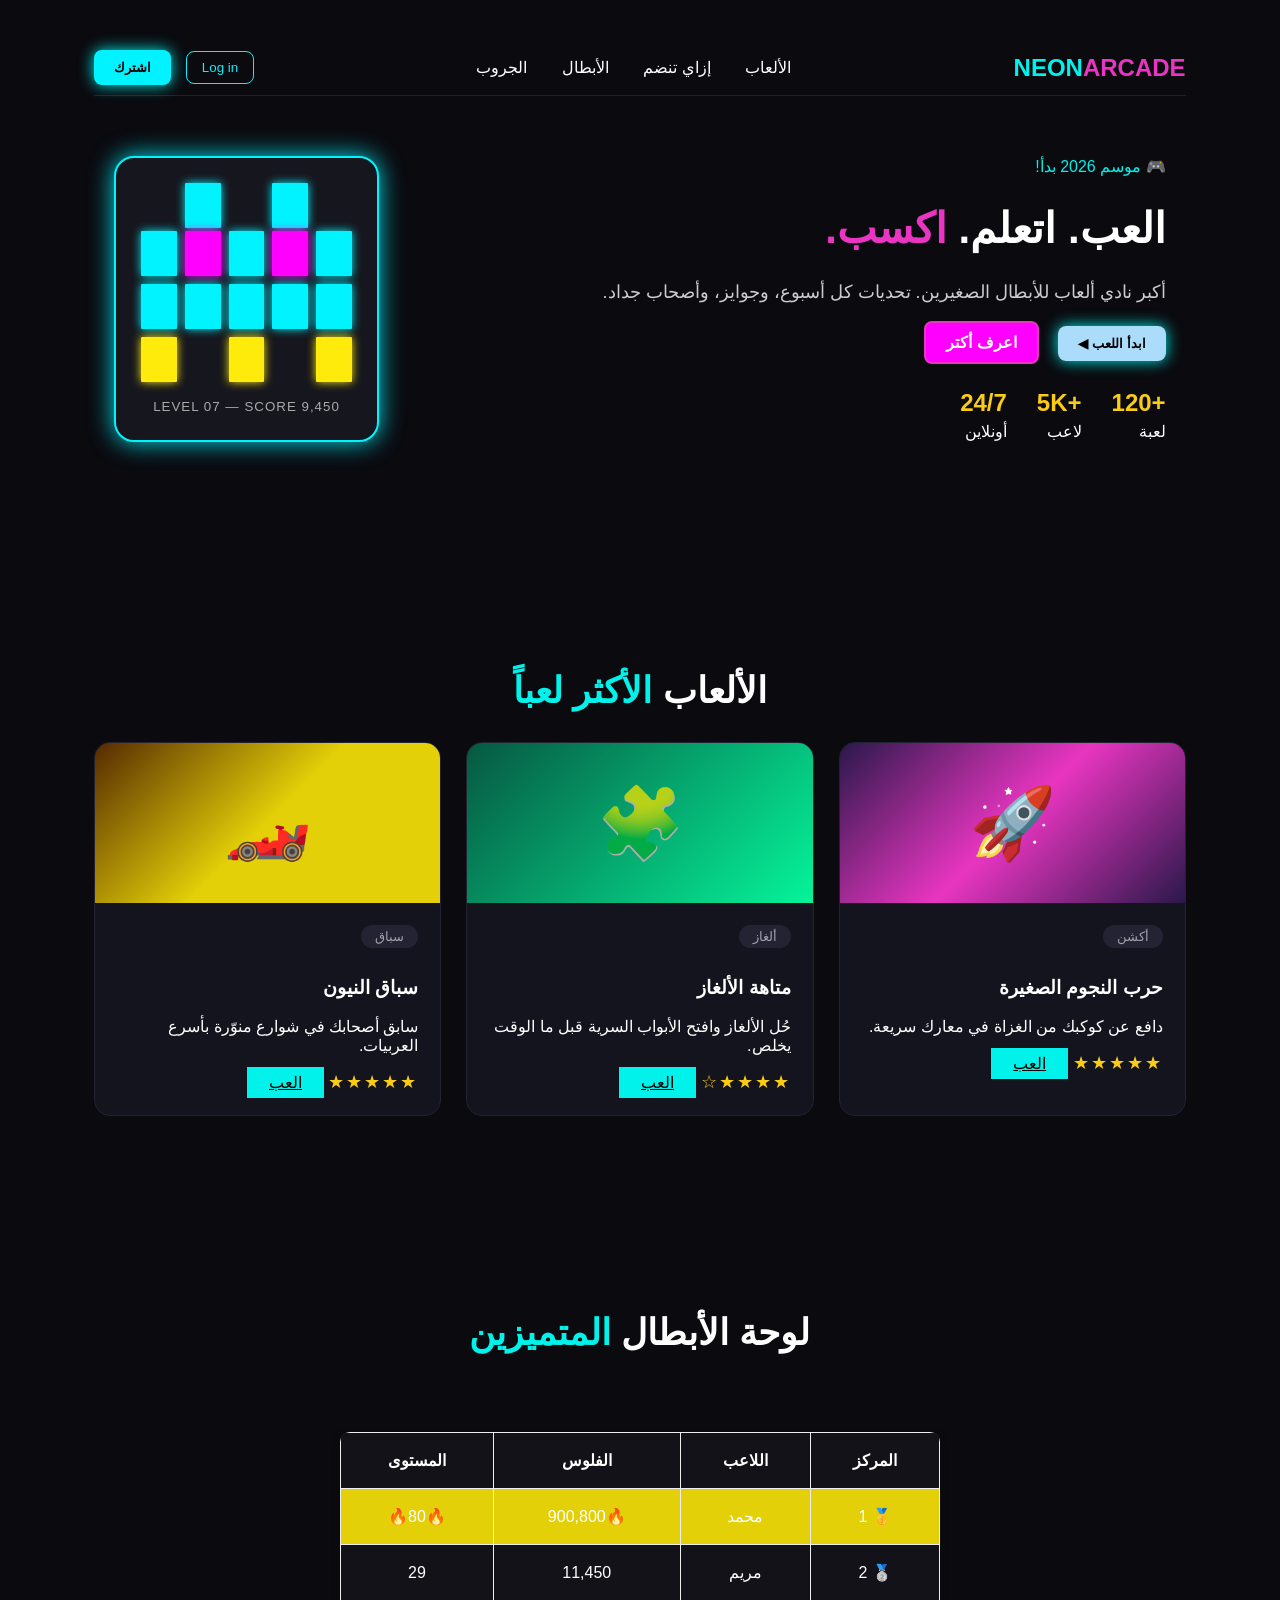
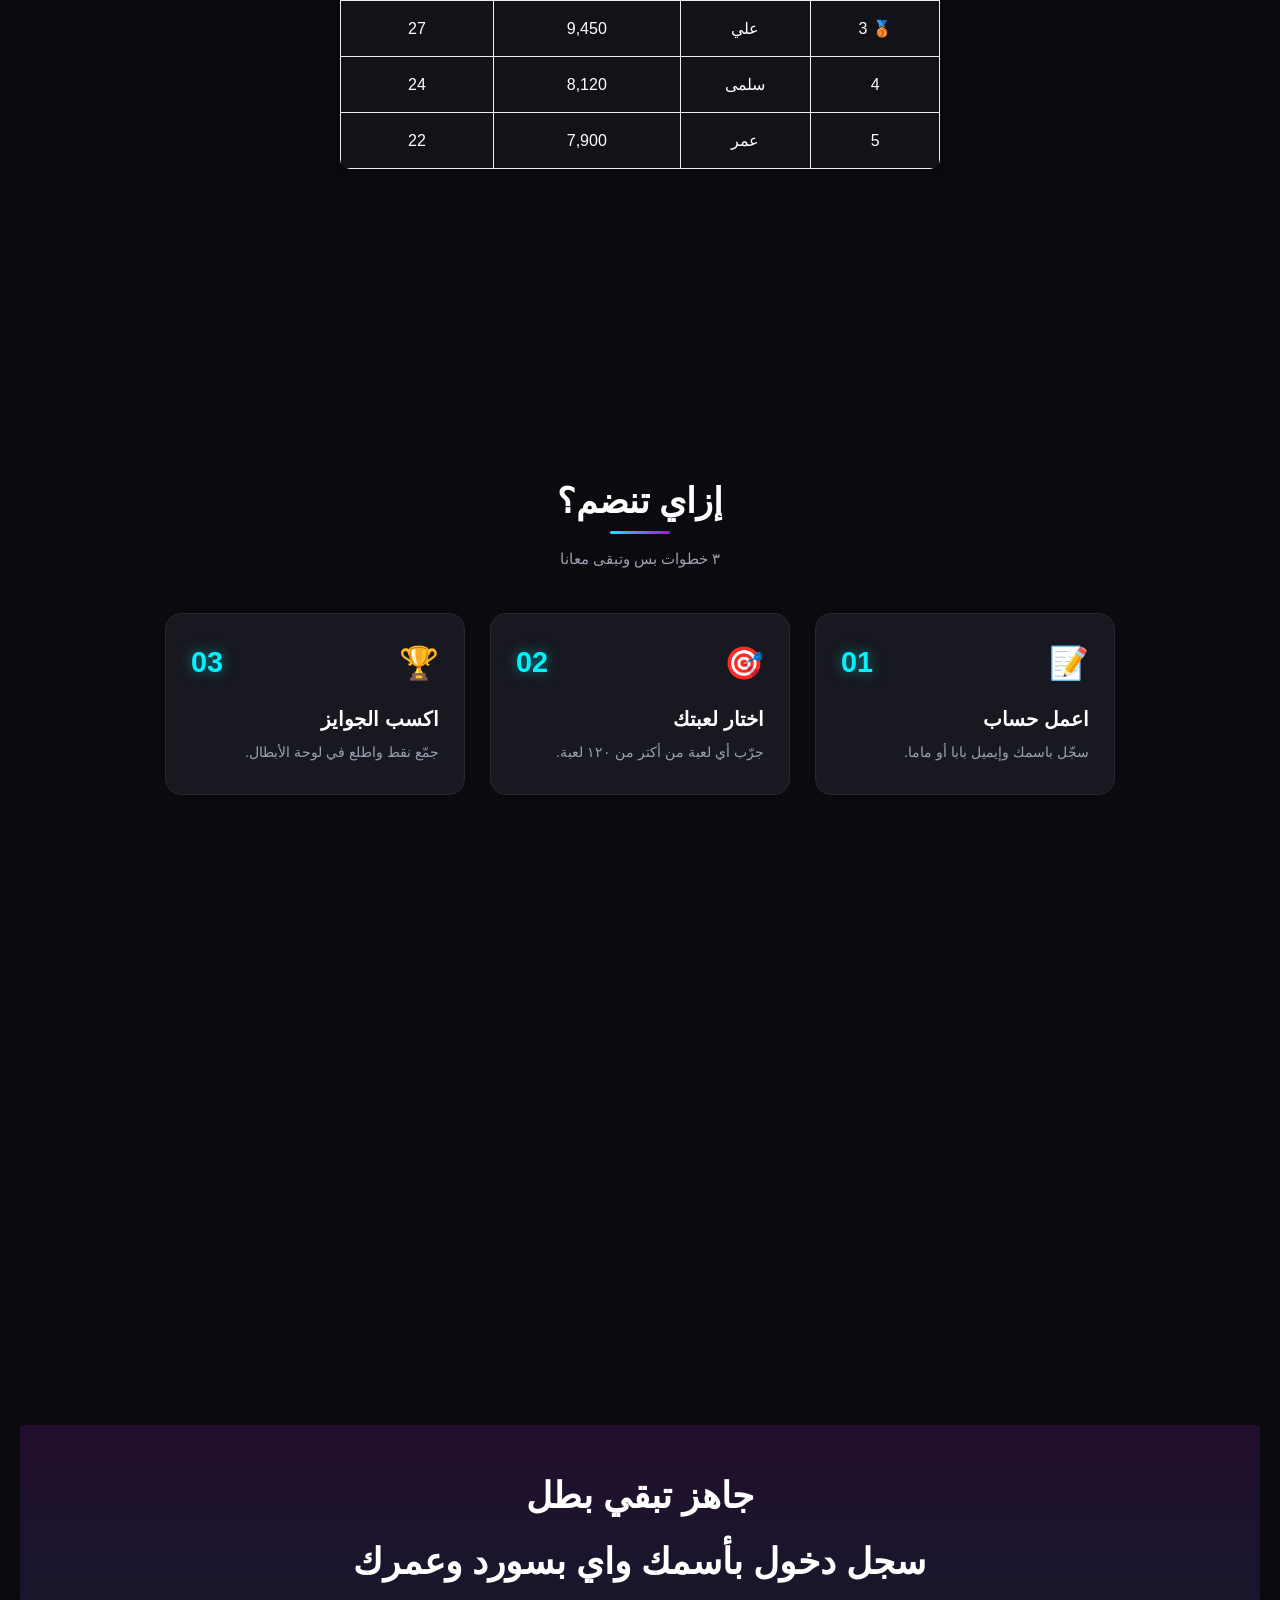
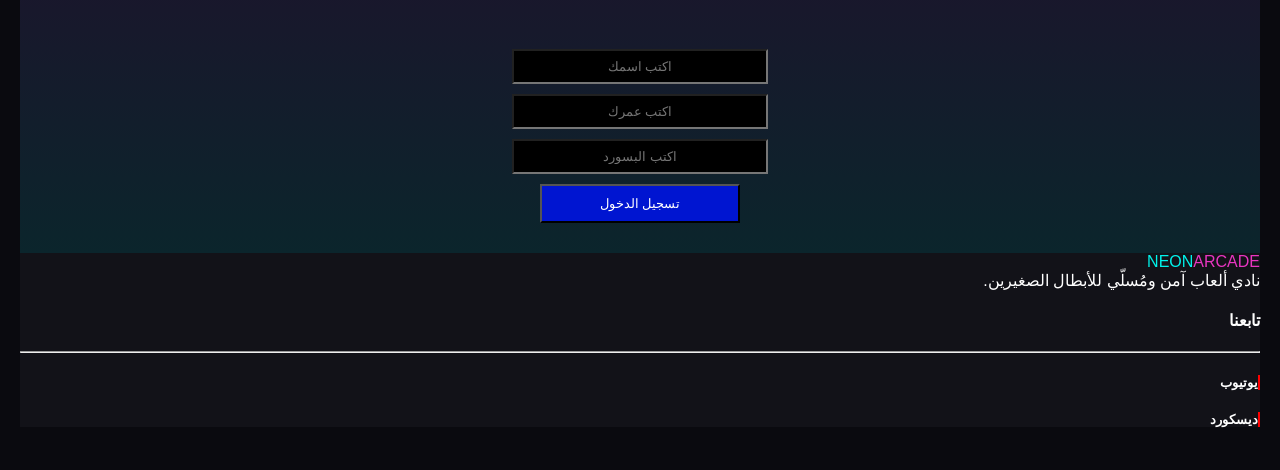
==== First-project/games/index.html @ 575b0e74 "Add files via upload" ====
<!DOCTYPE html>
<html lang="ar" dir="rtl">

<head>
    <meta charset="UTF-8">
    <meta name="viewport" content="width=device-width, initial-scale=1.0">
    <title>NEONARCADE</title>
    <link rel="stylesheet" href="./mm.css">
</head>
<style>
    .leaderboard-container th,
.leaderboard-container td {
    text-align: center;
    padding: 18px 15px;
}


</style>
<body>
  <link rel="icon" type="image/png" href="https://play-lh.googleusercontent.com/q-WKiMOariGgYrxI_QOhgRufqUpw7n8fomwYPOG-V-k959WaQk8eK2jka0EoCDPdbS2nOolHwq87Qm-a4H3F=w240-h480-rw">


  
    <!-- طبقة الإضاءة الخلفية -->
    <div class="glow"></div>

    <!-- 1. الصفحة الرئيسية -->
    <div id="homePage">
        <header>
            <div class="logo play-hover"><span class="cyan">NEON</span><span class="pink">ARCADE</span></div>
            <nav>
                <a href="#games" class="play-hover">الألعاب</a>
                
                <a href="#m0" class="play-hover">إزاي تنضم</a>
                <a href="#heroes" class="play-hover">الأبطال</a>
                <a href="https://chat.whatsapp.com/BYyQ4QQ425kK8aunLf5jkI" class="play-hover">الجروب</a>

            </nav>
            <div class="auth-btns">
               <a href="#log in"><button class="btn-login" >Log in</button></a> 
                <button class="btn-cyan">اشترك</button>
            </div>
        </header>

        <div class="main">
            <!-- الجزء اليمين: الترحيب والإحصائيات -->
            <div>
                <span class="cyan play-hover">🎮 موسم 2026 بدأ!</span>
                <h1 class="play-hover" style="font-size: 42px;">العب. اتعلم. <span class="pink">اكسب.</span></h1>
                <p style="color: #ccc; font-size: 18px;">أكبر نادي ألعاب للأبطال الصغيرين. تحديات كل أسبوع، وجوايز، وأصحاب جداد.</p>

                <button style="background-color: #afe2fffa;" class="btn-cyan play-hover">ابدأ اللعب ◀</button>
                <a href="#games" class="btn-pink play-hover">اعرف أكتر</a>

                <div class="stats">
                    <div>
                        <h3 class="yellow" style="margin: 0; font-size: 24px;">120+</h3>
                        <p style="margin: 5px 0 0;">لعبة</p>
                    </div>
                    <div>
                        <h3 class="yellow" style="margin: 0; font-size: 24px;">5K+</h3>
                        <p style="margin: 5px 0 0;">لاعب</p>
                    </div>
                    <div>
                        <h3 class="yellow" style="margin: 0; font-size: 24px;">24/7</h3>
                        <p style="margin: 5px 0 0;">أونلاين</p>
                    </div>
                </div>
            </div>

            <!-- الجزء الشمال (في الجنب): شاشة اللعبة -->
            <div class="game-box">
                <div class="grid">
                    <div></div>
                    <div class="box bg-cyan"></div>
                    <div></div>
                    <div class="box bg-cyan"></div>
                    <div></div>
                    <div class="box bg-cyan"></div>
                    <div class="box bg-pink"></div>
                    <div class="box bg-cyan"></div>
                    <div class="box bg-pink"></div>
                    <div class="box bg-cyan"></div>
                    <div class="box bg-cyan"></div>
                    <div class="box bg-cyan"></div>
                    <div class="box bg-cyan"></div>
                    <div class="box bg-cyan"></div>
                    <div class="box bg-cyan"></div>
                    <div class="box bg-yellow"></div>
                    <div></div>
                    <div class="box bg-yellow"></div>
                    <div></div>
                    <div class="box bg-yellow"></div>
                </div>
                <small style="color: #aaa; letter-spacing: 1px;">LEVEL 07 — SCORE 9,450</small>
            </div>
        </div>
<br><br><br><br><br><br>

        <h2 id="games" class="section-title" style="margin-top: 100px;">الألعاب <span class="cyan">الأكثر لعباً</span></h2>

        <div class="cards-grid">
            <!-- الكارت الأول: حرب النجوم الصغيرة -->
            <div class="game-card">
                <div class="card-banner grad-pink" style="  justify-content: center; align-items: center; display: flex;  background: linear-gradient(135deg,  ,#1b1f6b, #1b1f6b, #FF00FF);">🚀</div>
                <div class="card-body">
                    <span class="tag">أكشن</span>
                    <h3>حرب النجوم الصغيرة</h3>
                    <p>دافع عن كوكبك من الغزاة في معارك سريعة.</p>
                    <div class="card-footer">
                        <span class="stars">★★★★★</span>
                        <a href="#" class="btn-play-sm">العب</a>
                    </div>
                </div>
            </div>

            <!-- الكارت الثاني: متاهة الألغاز -->
            <div class="game-card">
                <div class="card-banner grad-green"  style=" justify-content: center; align-items: center; display: flex;      background: linear-gradient(135deg, #065841, #05F49A);" >🧩</div>
                <div class="card-body">
                    <span class="tag">ألغاز</span>
                    <h3>متاهة الألغاز</h3>
                    <p>حُل الألغاز وافتح الأبواب السرية قبل ما الوقت يخلص.</p>
                    <div class="card-footer">
                        <span class="stars">★★★★☆</span>
                        <a href="#" class="btn-play-sm">العب</a>
                    </div>
                </div>
            </div>

            <!-- الكارت الثالث: سباق النيون -->
            <div class="game-card">
                <div class="card-banner grad-yellow"       style="  justify-content: center; align-items: center; display: flex;  background: linear-gradient(135deg, #552A01, #E3D008, #E3D008);
"" >🏎️</div>
                <div class="card-body">
                    <span class="tag">سباق</span>
                    <h3>سباق النيون</h3>
                    <p>سابق أصحابك في شوارع منوّرة بأسرع العربيات.</p>
                    <div class="card-footer">
                        <span class="stars">★★★★★</span>
                        <a href="#" class="btn-play-sm">العب</a>
                    </div>
                </div>
            </div>
        </div>


  


        </div>

    </div>

    <br><br id="heroes">
        <h2 id="games" class="section-title" style="margin-top: 100px;  ">لوحة الأبطال <span class="cyan"> المتميزين</span></h2>

<br>
</head>
<body>

<div   class="leaderboard-container">
  <table dir="rtl">
    <thead>
      <tr>
        <th>المركز</th>
        <th>اللاعب</th>
        <th>الفلوس</th>
        <th>المستوى</th>
      </tr>
    </thead>
    <tbody>
      <tr class="first-place">
        <td style="background-color:#E3D008 ;" >  🥇 1</td>
        <td style="background-color:#E3D008 ;" >محمد</td>
        <td style="background-color:#E3D008 ;" class="points">🔥900,800</td>
        <td style="background-color:#E3D008 ;" >  🔥80🔥</td>
      </tr>
      <tr>
        <td>🥈 2</td>
        <td>مريم</td>
        <td class="points">11,450</td>
        <td>29</td>
      </tr>
      <tr>
        <td>🥉 3</td>
        <td>علي</td>
        <td class="points">9,450</td>
        <td>27</td>
      </tr>
      <tr>
        <td>4</td>
        <td>سلمى</td>
        <td class="points">8,120</td>
        <td>24</td>
      </tr>
      <tr>
        <td>5</td>
        <td>عمر</td>
        <td class="points">7,900</td>
        <td>22</td>
      </tr>
    </tbody>
  </table>
</div>
<br><br><br><br><br><br><br>
<br><br><br><br><br><br><br>
<gg id="m0" ></gg>
<section class="how-to-join">
  <h2>إزاي تنضم؟</h2>
  <div class="gradient-line"></div>
  <p class="subtitle">٣ خطوات بس وتبقى معانا</p>

  <div class="cards-container">
    
    <!-- الخطوة 01 -->
    <div class="step-card">
      <div class="card-header">
        <span class="step-icon">📝</span>
        <span class="step-number">01</span>
      </div>
      <h3>اعمل حساب</h3>
      <p>سجّل باسمك وإيميل بابا أو ماما.</p>
    </div>

    <!-- الخطوة 02 -->
    <div class="step-card">
      <div class="card-header">
        <span class="step-icon">🎯</span>
        <span class="step-number">02</span>
      </div>
      <h3>اختار لعبتك</h3>
      <p>جرّب أي لعبة من أكتر من ١٢٠ لعبة.</p>
    </div>

    <!-- الخطوة 03 -->
    <div class="step-card">
      <div class="card-header">
        <span class="step-icon">🏆</span>
        <span class="step-number">03</span>
      </div>
      <h3>اكسب الجوايز</h3>
      <p>جمّع نقط واطلع في لوحة الأبطال.</p>
    </div>

  </div>
</section>
<br><br><br><br><br><br><br>
<br><br><br><br><br><br><br>
<br><br><br><br><br><br><br>
<br><br><br><br><br><br><br>


<br><br><br><br><br><br><br>
<form id="log in" action="../moo.html" style="background: linear-gradient(#220E2C,#0B252C); text-align: center; padding: 30px; color: white;">
    
    <h1 id="games" class="section-title" style="margin-top: 20px;">جاهز تبقي بطل <span class="cyan"></span></h1>
    <h4 class="section-title" style="margin-top: 15px;">سجل دخول بأسمك واي بسورد وعمرك <span class="cyan"></span></h4>
    <br id="Log in" >

    <input type="text" name="name" placeholder="اكتب اسمك" required style="    width: 20%;   text-align: center; background-color: #000; color: white; margin-bottom: 10px; padding: 8px;"><br>
    <input type="text" placeholder="اكتب عمرك" min="3" max="90" name="ig" required style=" width: 20%;     text-align: center; background-color: #000; color: white; margin-bottom: 10px; padding: 8px;"><br>
    <input type="password" name="password" id="password" placeholder="اكتب البسورد" required style="  width: 20%;  text-align: center; background-color: #000; color: white; margin-bottom: 10px; padding: 8px;"><br>
    <input type="submit" value="تسجيل الدخول" style=" width: 200px;   text-align: center; background-color: #0015d1; color: white; padding: 10px 20px; cursor: pointer;">


  </form>

<form  style="background-color: #121218;   "  >

  <div ><span class="cyan">NEON</span><span class="pink">ARCADE</span></div>
  <a>نادي ألعاب آمن ومُسلّي للأبطال الصغيرين.</a>
  
  <h4>تابعنا </h4>
  <hr>
<h5>يوتيوب</h5>
<h5>ديسكورد</h5>

</form>


</body>

</html>
---- First-project/games/mm.css ----
#homePage {
            padding: 20px 6% 60px;
        }

        /* القائمة العلوية */
        header {
            display: flex;
            justify-content: space-between;
            align-items: center;
            padding-bottom: 40px;
        }

        .logo {
            font-size: 24px;
            font-weight: 900;
            direction: ltr;
        }

        .cyan {
            color: #00f2ea;
        }

        .pink {
            color: #e935c1;
        }

        .yellow {
            color: #facc15;
        }



        .btn-cyan {
            background: #00f2ea;
            color: black;
            padding: 10px 25px;

            box-shadow: 0 0 15px #00f2ea;
        }


        .btn-pink {
            border: 2px solid #e935c1;
            color: #e935c1;
            padding: 8px 25px;
            border-radius: 8px;
            margin-right: 15px;
            display: inline-block;
        }

        .stats {
            display: flex;
            gap: 35px;
            margin-top: 40px;
        }

        .stats h3 {
            margin: 0;
            font-size: 26px;
            direction: ltr;
        }

        .game-box {
            padding: 25px;
            box-shadow: 0 0 20px rgba(0, 242, 234, 0.3);
            width: 20%;


        }

        .grid {
            display: grid;
            grid-template-columns: repeat(5, 1fr);
            gap: 10px;
        }

        .box {
            height: 45px;
            border-radius: 5px;
        }

        .bg-cyan {
            background: #00f2ea;
            box-shadow: 0 0 10px #00f2ea;
        }

        .bg-pink {
            background: #e935c1;
            box-shadow: 0 0 10px #e935c1;
        }

        .bg-yellow {
            background: #1f1e1b;
            box-shadow: 0 0 10px #facc15;
        }

        /* تأثير الحركة (Hover) الذي أضفته */
        .play-hover {
            transition: transform 0.22s ease, background 0.22s ease;
        }

        .play-hover:hover {
            background: #01eeff;
            transform: scale(1.1);
            color: #000;
            border-radius: 8px;
            padding: 2px 8px;
        }

        /* --- قسم الألعاب الأكثر لعباً --- */
        .section-title {
            text-align: center;
            font-size: 36px;
        }

        .cards-grid {
            display: grid;
            grid-template-columns: repeat(3, 1fr);
            gap: 25px;
        }

        .game-card {
            background: #14141f;
            border-radius: 16px;
            overflow: hidden;
            border: 1px solid #222233;
            transition: transform 0.2s;
        }

        .game-card:hover {
            transform: translateY(-5px);
            border-color: #00f2ea;
        }

        .card-banner {
            height: 160px;
            font-size: 70px;
        }

        .grad-pink {
            background: linear-gradient(135deg, #2a184a, #e935c1, #2a184a);
        }

        .card-body {
            padding: 22px;
        }

        .tag {
            background: #232334;
            color: #a1a1aa;
            padding: 4px 14px;
            border-radius: 20px;
            font-size: 13px;
            display: inline-block;
            margin-bottom: 10px;
        }

        .btn-play-sm {
            background: #00f2ea;
            color: rgb(0, 0, 0);
            padding: 7px 22px;
        }

        .stars {
            color: #facc15;
            font-size: 18px;
            letter-spacing: 2px;
        }

        /* --- صفحة تسجيل الدخول --- */

        .btn-submit {
            width: 98%;
            background: #00f2ea;
            color: black;
            padding: 12px;
            border: none;
            border-radius: 8px;
            box-shadow: 0 0 15px #00f2ea;
            margin-top: 10px;
        }

        /* لو عرض الشاشة 600px أو أقل */
        @media (max-width: 375px) {
            * {
                grid-template-columns: 1fr;
            }
        }


        @media (max-width:500px) {
            body {
                background-color: red;
            }
        }

                body {
            background: #0A0A0F;
            color: white;
            padding: 20px;
            margin: 0;
            font-family: sans-serif;
            overflow-x: hidden;
        }
        

        /* تنسيق الشريط العلوي */
        header {
            display: flex;
            justify-content: space-between;
            align-items: center;
            padding: 10px 0;
            border-bottom: 1px solid #222;
        }

        .logo {
            font-size: 24px;
            font-weight: bold;
        }

        nav a {
            color: white;
            text-decoration: none;
            margin: 0 15px;
        }

        /* الأزرار */
        .btn-cyan {
            background: #00f3ff;
            color: #000;
            border: none;
            padding: 10px 20px;
            border-radius: 8px;
            font-weight: bold;
            cursor: pointer;
        }

        .btn-pink {
            background: #ff00ff;
            color: #fff;
            text-decoration: none;
            padding: 10px 20px;
            border-radius: 8px;
            font-weight: bold;
            display: inline-block;
        }

        .btn-login {
            background: transparent;
            color: #00f3ff;
            border: 1px solid #00f3ff;
            padding: 8px 15px;
            border-radius: 8px;
            cursor: pointer;
            margin-left: 10px;
        }

        /* القسم الرئيسي: الكلام على اليمين وشاشة اللعبة في الجنب على الشمال */
        .main {
            display: flex;
            justify-content: space-between;
            align-items: center;
            gap: 40px;
            margin-top: 40px;
            padding: 20px;
        }

        .stats {
            display: flex;
            gap: 30px;
            margin-top: 25px;
        }

        /* شاشة اللعبة اللي في الجنب */
        .game-box {
            background: #16161E;
            padding: 25px;
            border-radius: 20px;
            border: 2px solid #00f3ff;
            box-shadow: 0 0 25px rgba(4, 242, 255, 0.925);
            text-align: center;
            flex-shrink: 0;
        }

        .grid {
            display: grid;
            grid-template-columns: repeat(5, 408x);
            grid-template-rows: repeat(1, 40px);
            gap: 8px;
            margin-bottom: 15px;
        }

        .box {
            border-radius: 1px;
        }

        .bg-cyan { background-color: #00f3ff; box-shadow: 0 0 10px #00f3ff; }
        .bg-pink { background-color: #ff00ff; box-shadow: 0 0 10px #ff00ff; }
        .bg-yellow { background-color: #ffeb0b; box-shadow: 0 0 10px #ffeb0b; }

        /* كارت اللعبة */
        .card {
            width: 350px;
            height: 200px;
            border-radius: 20px;
            background: #16161E;
            overflow: hidden;
            margin-top: 15px;
            border: 1px solid #333;
        }







        /* التجاوب مع شاشات الموبايل */
        @media (max-width: 768px) {
            .main {
                flex-direction: column;
                text-align: center;
            }
            .stats {
                justify-content: center;
            }
            .card {
                width: 100%;
            }
        }
  .leaderboard-container {
    text-align: center;
    margin: 30px auto;
    max-width: 600px;
  }

  table {
    width: 100%;
    border-collapse: collapse;
    box-shadow: 0 4px 12px rgba(0, 0, 0, 0.1);
    border-radius: 10px;
    overflow: hidden;
  }

  thead {
    background-color: #2c3e50;
    color: #ffffff;
  }

  th, td {
    padding: 14px 18px;
    text-align: center;
    border: 1px solid #eeeeee;
    background-color: #121218;
  }


  .how-to-join {
    text-align: center;
    margin: auto;
  }

  .how-to-join h2 {
    font-size: 2.2rem;
    margin-bottom: 10px;
  }

  /* الخط الملون أسفل العنوان */
  .gradient-line {
    width: 60px;
    height: 3px;
    background: linear-gradient(90deg, #00f2fe, #c400ff);
    margin: 0 auto 15px auto;
    border-radius: 2px;
  }

  .how-to-join .subtitle {
    color: #a0a0b0;
    font-size: 0.95rem;
    margin-bottom: 45px;
  }

  /* حاوية البطاقات الثلاث */
  .cards-container {
    display: flex;
    justify-content: center;
    gap: 25px;
    flex-wrap: wrap;
  }

  /* تصميم البطاقة الواحدة */
  .step-card {
    background-color: #181920;
    border: 1px solid #262833;
    border-radius: 16px;
    padding: 30px 25px;
    width: 300px;
    box-sizing: border-box;
    text-align: right;
    transition: transform 0.3s ease, border-color 0.3s ease;
  }

  .step-card:hover {
    transform: translateY(-5px);
    border-color: #00f2fe;
  }

  /* الصف العلوي داخل البطاقة (الأيقونة يمين والرقم يسار) */
  .card-header {
    display: flex;
    justify-content: space-between;
    align-items: center;
    margin-bottom: 25px;
  }

  .step-icon {
    font-size: 2rem;
  }

  .step-number {
    font-size: 1.8rem;
    font-weight: bold;
    color: #00f2fe;
    text-shadow: 0 0 12px rgba(0, 242, 254, 0.5);
  }
h5{
    border-right: 2px solid red;
}


h5:hover{
    color: #00F3FF;
}

  .step-card h3 {
    font-size: 1.25rem;
    margin: 0 0 10px 0;
    color: #ffffff;
  }

  .step-card p {
    font-size: 0.9rem;
    color: #9ba0b0;
    margin: 0;
    line-height: 1.6;
  }
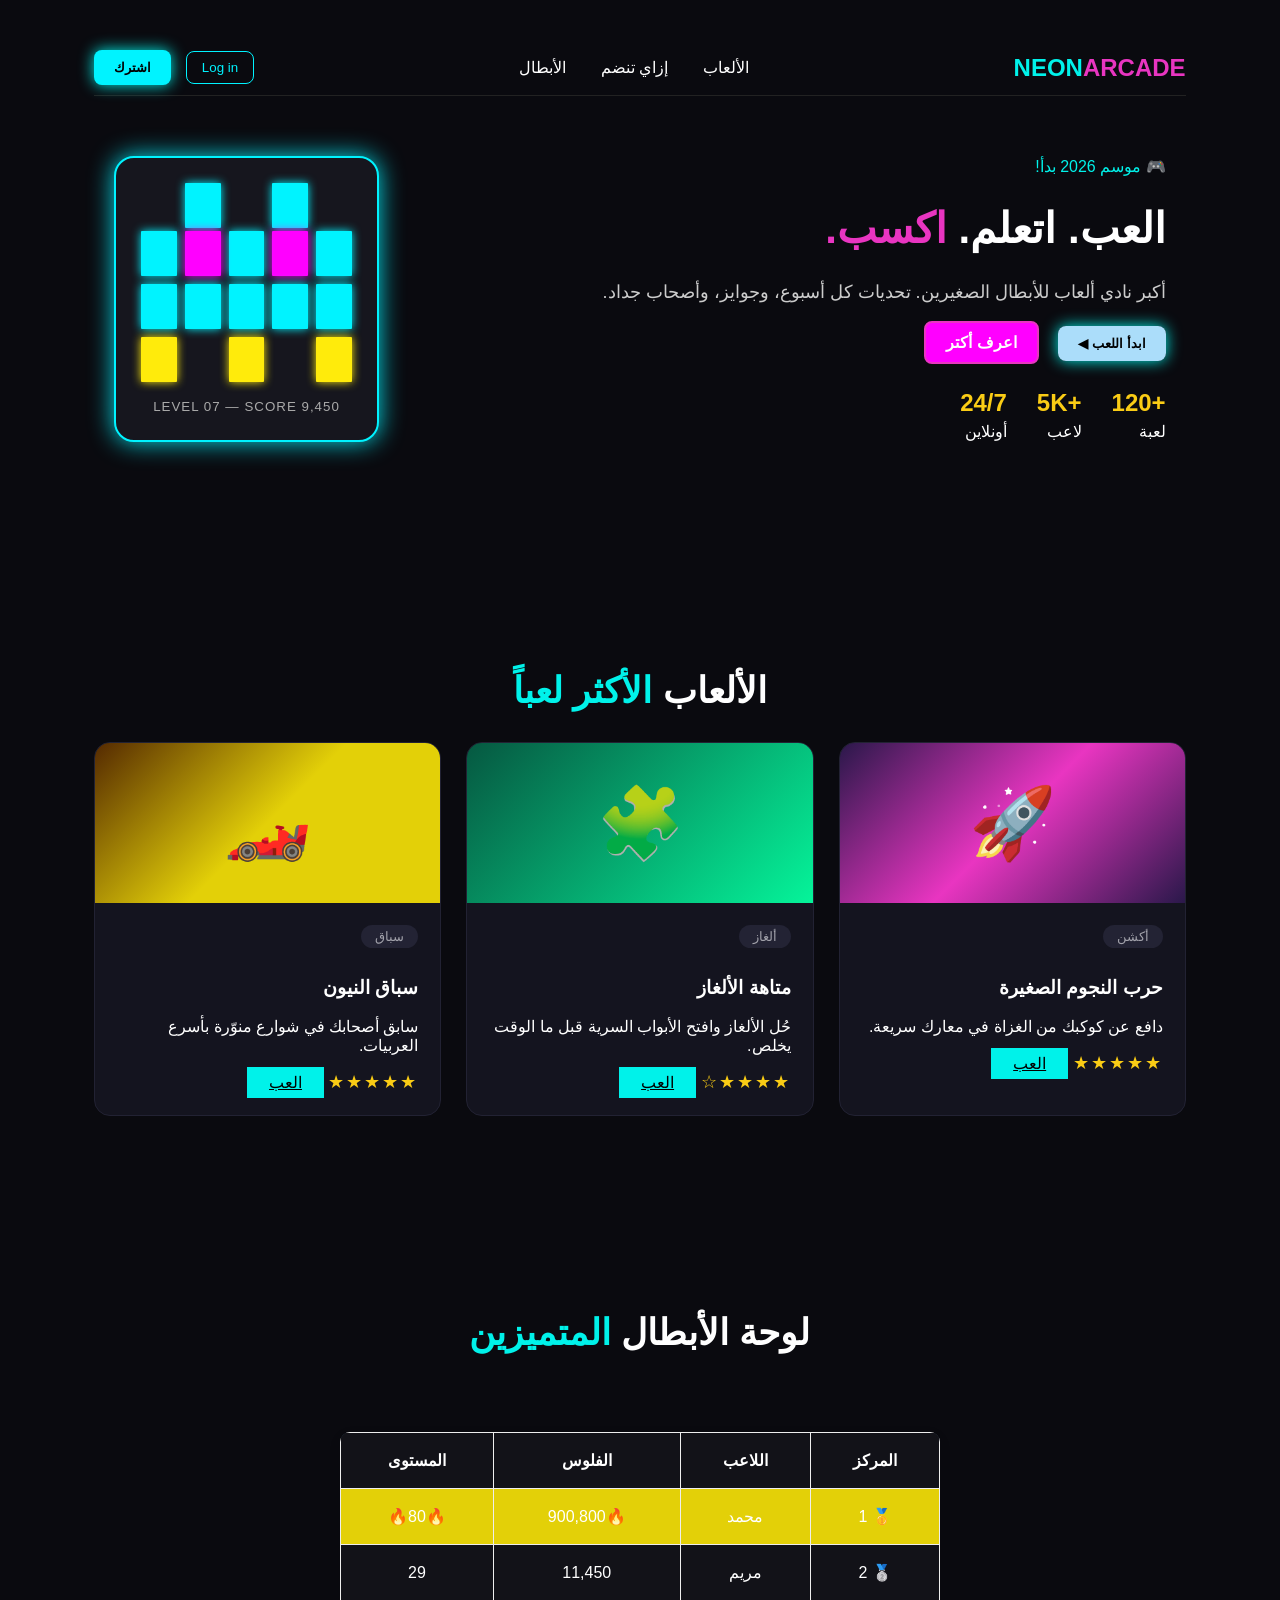
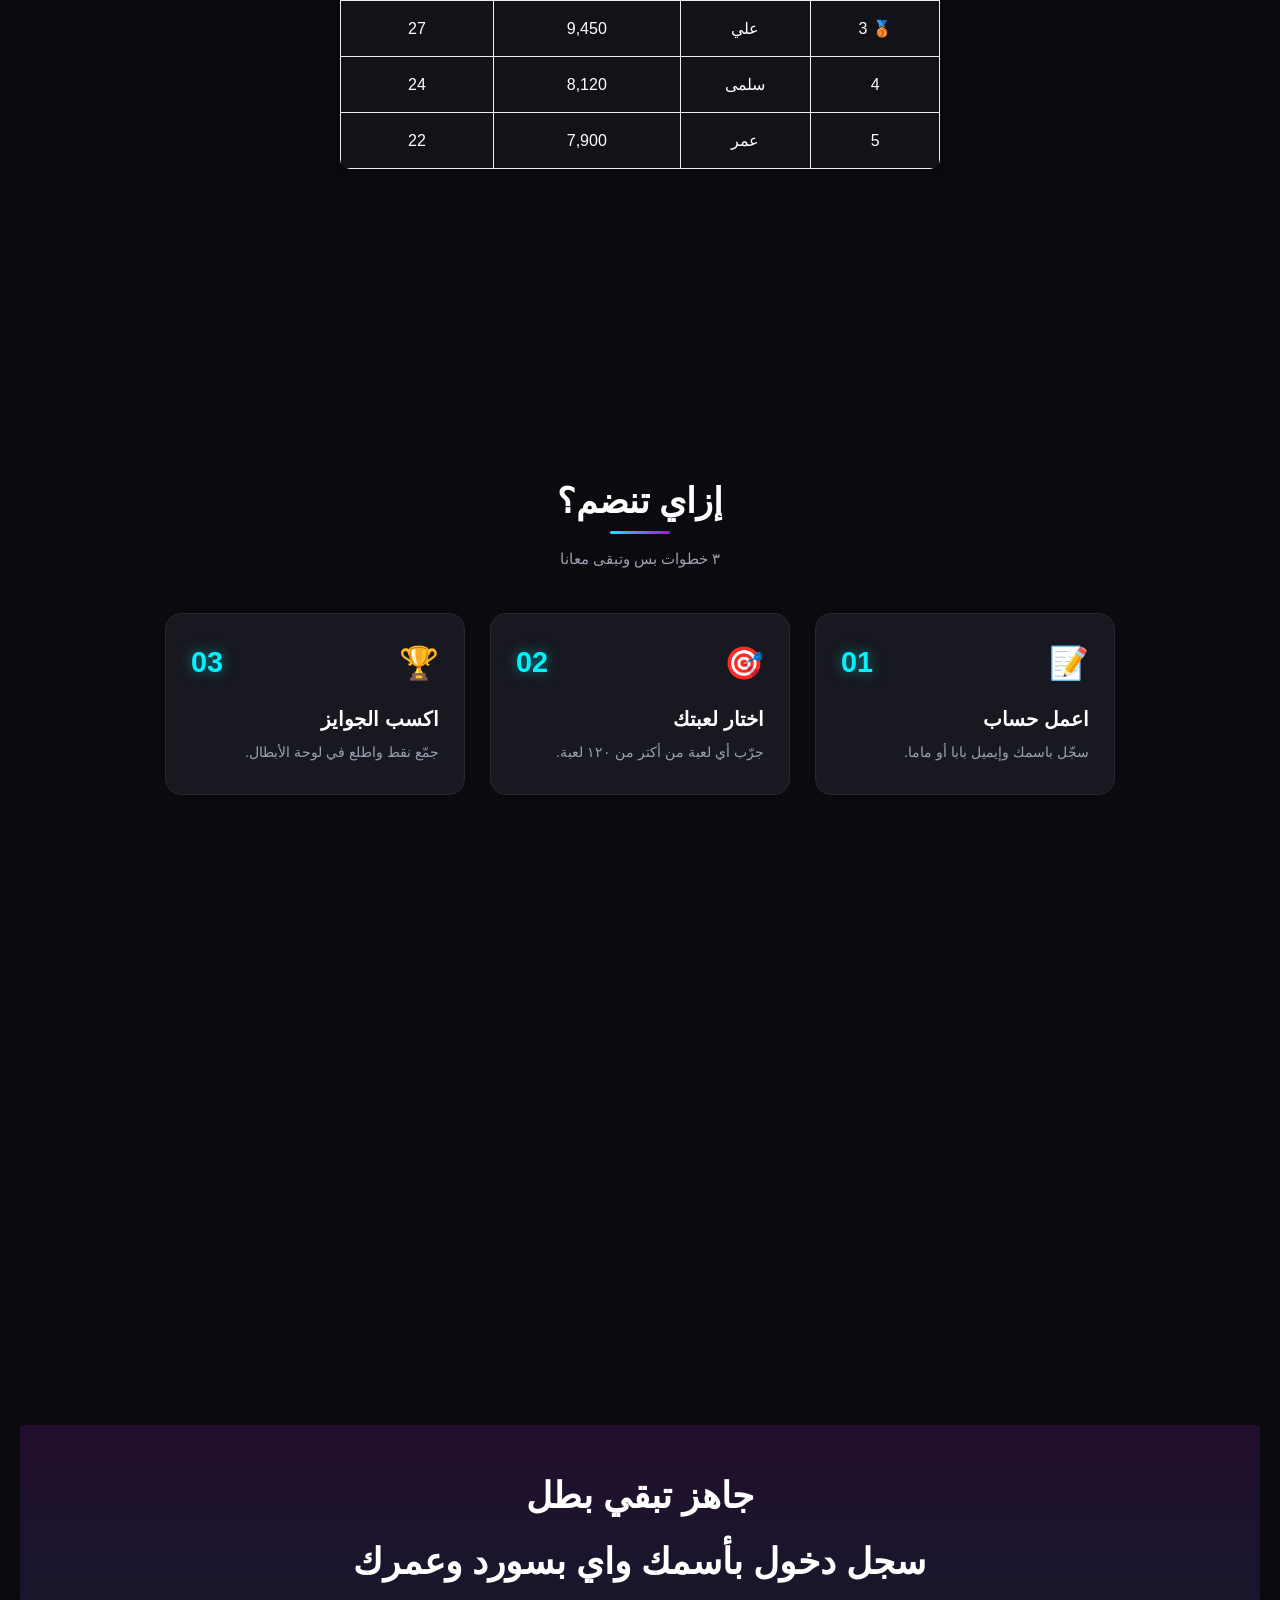
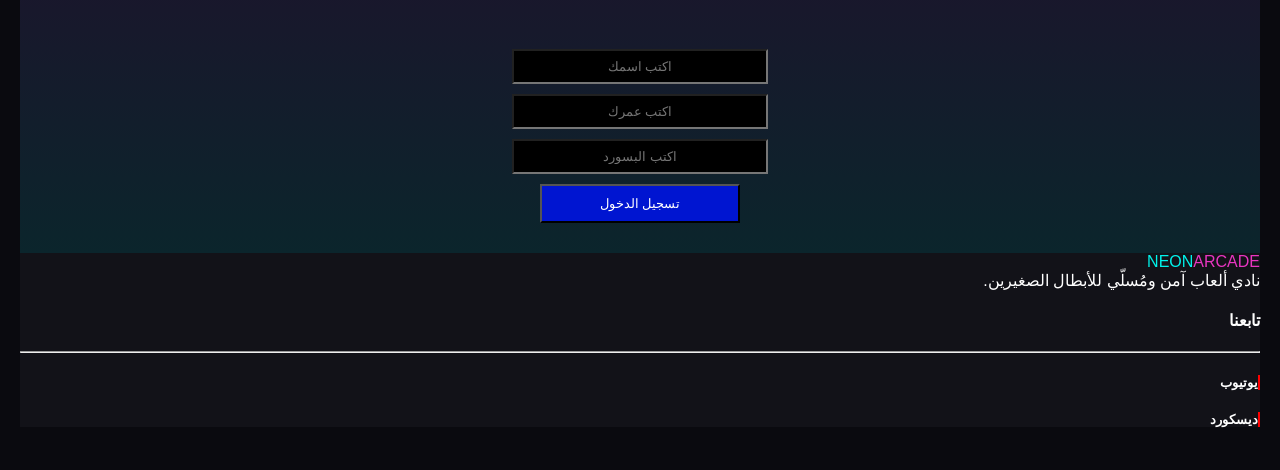
==== commit e33f6786: "Update website pages, styles, and support page" ====
--- a/First-project/games/index.html
+++ b/First-project/games/index.html
@@ -5,7 +5,7 @@
     <meta charset="UTF-8">
     <meta name="viewport" content="width=device-width, initial-scale=1.0">
     <title>NEONARCADE</title>
-    <link rel="stylesheet" href="./mm.css">
+    <link rel="stylesheet" href='/css/style2.css'>
 </head>
 <style>
     .leaderboard-container th,
@@ -33,8 +33,7 @@
                 
                 <a href="#m0" class="play-hover">إزاي تنضم</a>
                 <a href="#heroes" class="play-hover">الأبطال</a>
-                <a href="https://chat.whatsapp.com/BYyQ4QQ425kK8aunLf5jkI" class="play-hover">الجروب</a>
-
+  
             </nav>
             <div class="auth-btns">
                <a href="#log in"><button class="btn-login" >Log in</button></a> 
@@ -252,7 +251,7 @@
 
 
 <br><br><br><br><br><br><br>
-<form id="log in" action="../moo.html" style="background: linear-gradient(#220E2C,#0B252C); text-align: center; padding: 30px; color: white;">
+<form id="log in"  style="background: linear-gradient(#220E2C,#0B252C); text-align: center; padding: 30px; color: white;">
     
     <h1 id="games" class="section-title" style="margin-top: 20px;">جاهز تبقي بطل <span class="cyan"></span></h1>
     <h4 class="section-title" style="margin-top: 15px;">سجل دخول بأسمك واي بسورد وعمرك <span class="cyan"></span></h4>
@@ -268,7 +267,7 @@
 
 <form  style="background-color: #121218;   "  >
 
-  <div ><span class="cyan">NEON</span><span class="pink">ARCADE</span></div>
+  <div ><span class="cyan">NEON</span><span class="pink">ARCADE</spanv></div>
   <a>نادي ألعاب آمن ومُسلّي للأبطال الصغيرين.</a>
   
   <h4>تابعنا </h4>
--- a/css/style2.css
+++ b/css/style2.css
@@ -0,0 +1,448 @@
+
+
+        #homePage {
+            padding: 20px 6% 60px;
+        }
+
+        /* القائمة العلوية */
+        header {
+            display: flex;
+            justify-content: space-between;
+            align-items: center;
+            padding-bottom: 40px;
+        }
+
+        .logo {
+            font-size: 24px;
+            font-weight: 900;
+            direction: ltr;
+        }
+
+        .cyan {
+            color: #00f2ea;
+        }
+
+        .pink {
+            color: #e935c1;
+        }
+
+        .yellow {
+            color: #facc15;
+        }
+
+
+
+        .btn-cyan {
+            background: #00f2ea;
+            color: black;
+            padding: 10px 25px;
+
+            box-shadow: 0 0 15px #00f2ea;
+        }
+
+
+        .btn-pink {
+            border: 2px solid #e935c1;
+            color: #e935c1;
+            padding: 8px 25px;
+            border-radius: 8px;
+            margin-right: 15px;
+            display: inline-block;
+        }
+
+        .stats {
+            display: flex;
+            gap: 35px;
+            margin-top: 40px;
+        }
+
+        .stats h3 {
+            margin: 0;
+            font-size: 26px;
+            direction: ltr;
+        }
+
+        .game-box {
+            padding: 25px;
+            box-shadow: 0 0 20px rgba(0, 242, 234, 0.3);
+            width: 20%;
+
+
+        }
+
+        .grid {
+            display: grid;
+            grid-template-columns: repeat(5, 1fr);
+            gap: 10px;
+        }
+
+        .box {
+            height: 45px;
+            border-radius: 5px;
+        }
+
+        .bg-cyan {
+            background: #00f2ea;
+            box-shadow: 0 0 10px #00f2ea;
+        }
+
+        .bg-pink {
+            background: #e935c1;
+            box-shadow: 0 0 10px #e935c1;
+        }
+
+        .bg-yellow {
+            background: #1f1e1b;
+            box-shadow: 0 0 10px #facc15;
+        }
+
+        /* تأثير الحركة (Hover) الذي أضفته */
+        .play-hover {
+            transition: transform 0.22s ease, background 0.22s ease;
+        }
+
+        .play-hover:hover {
+            background: #01eeff;
+            transform: scale(1.1);
+            color: #000;
+            border-radius: 8px;
+            padding: 2px 8px;
+        }
+
+        /* --- قسم الألعاب الأكثر لعباً --- */
+        .section-title {
+            text-align: center;
+            font-size: 36px;
+        }
+
+        .cards-grid {
+            display: grid;
+            grid-template-columns: repeat(3, 1fr);
+            gap: 25px;
+        }
+
+        .game-card {
+            background: #14141f;
+            border-radius: 16px;
+            overflow: hidden;
+            border: 1px solid #222233;
+            transition: transform 0.2s;
+        }
+
+        .game-card:hover {
+            transform: translateY(-5px);
+            border-color: #00f2ea;
+        }
+
+        .card-banner {
+            height: 160px;
+            font-size: 70px;
+        }
+
+        .grad-pink {
+            background: linear-gradient(135deg, #2a184a, #e935c1, #2a184a);
+        }
+
+        .card-body {
+            padding: 22px;
+        }
+
+        .tag {
+            background: #232334;
+            color: #a1a1aa;
+            padding: 4px 14px;
+            border-radius: 20px;
+            font-size: 13px;
+            display: inline-block;
+            margin-bottom: 10px;
+        }
+
+        .btn-play-sm {
+            background: #00f2ea;
+            color: rgb(0, 0, 0);
+            padding: 7px 22px;
+        }
+
+        .stars {
+            color: #facc15;
+            font-size: 18px;
+            letter-spacing: 2px;
+        }
+
+        /* --- صفحة تسجيل الدخول --- */
+
+        .btn-submit {
+            width: 98%;
+            background: #00f2ea;
+            color: black;
+            padding: 12px;
+            border: none;
+            border-radius: 8px;
+            box-shadow: 0 0 15px #00f2ea;
+            margin-top: 10px;
+        }
+
+        /* لو عرض الشاشة 600px أو أقل */
+        @media (max-width: 375px) {
+            * {
+                grid-template-columns: 1fr;
+            }
+        }
+
+
+        @media (max-width:500px) {
+            body {
+                background-color: red;
+            }
+        }
+
+                body {
+            background: #0A0A0F;
+            color: white;
+            padding: 20px;
+            margin: 0;
+            font-family: sans-serif;
+            overflow-x: hidden;
+        }
+        
+
+        /* تنسيق الشريط العلوي */
+        header {
+            display: flex;
+            justify-content: space-between;
+            align-items: center;
+            padding: 10px 0;
+            border-bottom: 1px solid #222;
+        }
+
+        .logo {
+            font-size: 24px;
+            font-weight: bold;
+        }
+
+        nav a {
+            color: white;
+            text-decoration: none;
+            margin: 0 15px;
+        }
+
+        /* الأزرار */
+        .btn-cyan {
+            background: #00f3ff;
+            color: #000;
+            border: none;
+            padding: 10px 20px;
+            border-radius: 8px;
+            font-weight: bold;
+            cursor: pointer;
+        }
+
+        .btn-pink {
+            background: #ff00ff;
+            color: #fff;
+            text-decoration: none;
+            padding: 10px 20px;
+            border-radius: 8px;
+            font-weight: bold;
+            display: inline-block;
+        }
+
+        .btn-login {
+            background: transparent;
+            color: #00f3ff;
+            border: 1px solid #00f3ff;
+            padding: 8px 15px;
+            border-radius: 8px;
+            cursor: pointer;
+            margin-left: 10px;
+        }
+
+        /* القسم الرئيسي: الكلام على اليمين وشاشة اللعبة في الجنب على الشمال */
+        .main {
+            display: flex;
+            justify-content: space-between;
+            align-items: center;
+            gap: 40px;
+            margin-top: 40px;
+            padding: 20px;
+        }
+
+        .stats {
+            display: flex;
+            gap: 30px;
+            margin-top: 25px;
+        }
+
+        /* شاشة اللعبة اللي في الجنب */
+        .game-box {
+            background: #16161E;
+            padding: 25px;
+            border-radius: 20px;
+            border: 2px solid #00f3ff;
+            box-shadow: 0 0 25px rgba(4, 242, 255, 0.925);
+            text-align: center;
+            flex-shrink: 0;
+        }
+
+        .grid {
+            display: grid;
+            grid-template-columns: repeat(5, 408x);
+            grid-template-rows: repeat(1, 40px);
+            gap: 8px;
+            margin-bottom: 15px;
+        }
+
+        .box {
+            border-radius: 1px;
+        }
+
+        .bg-cyan { background-color: #00f3ff; box-shadow: 0 0 10px #00f3ff; }
+        .bg-pink { background-color: #ff00ff; box-shadow: 0 0 10px #ff00ff; }
+        .bg-yellow { background-color: #ffeb0b; box-shadow: 0 0 10px #ffeb0b; }
+
+        /* كارت اللعبة */
+        .card {
+            width: 350px;
+            height: 200px;
+            border-radius: 20px;
+            background: #16161E;
+            overflow: hidden;
+            margin-top: 15px;
+            border: 1px solid #333;
+        }
+
+
+
+
+
+
+
+        /* التجاوب مع شاشات الموبايل */
+        @media (max-width: 768px) {
+            .main {
+                flex-direction: column;
+                text-align: center;
+            }
+            .stats {
+                justify-content: center;
+            }
+            .card {
+                width: 100%;
+            }
+        }
+  .leaderboard-container {
+    text-align: center;
+    margin: 30px auto;
+    max-width: 600px;
+  }
+
+  table {
+    width: 100%;
+    border-collapse: collapse;
+    box-shadow: 0 4px 12px rgba(0, 0, 0, 0.1);
+    border-radius: 10px;
+    overflow: hidden;
+  }
+
+  thead {
+    background-color: #2c3e50;
+    color: #ffffff;
+  }
+
+  th, td {
+    padding: 14px 18px;
+    text-align: center;
+    border: 1px solid #eeeeee;
+    background-color: #121218;
+  }
+
+
+  .how-to-join {
+    text-align: center;
+    margin: auto;
+  }
+
+  .how-to-join h2 {
+    font-size: 2.2rem;
+    margin-bottom: 10px;
+  }
+
+  /* الخط الملون أسفل العنوان */
+  .gradient-line {
+    width: 60px;
+    height: 3px;
+    background: linear-gradient(90deg, #00f2fe, #c400ff);
+    margin: 0 auto 15px auto;
+    border-radius: 2px;
+  }
+
+  .how-to-join .subtitle {
+    color: #a0a0b0;
+    font-size: 0.95rem;
+    margin-bottom: 45px;
+  }
+
+  /* حاوية البطاقات الثلاث */
+  .cards-container {
+    display: flex;
+    justify-content: center;
+    gap: 25px;
+    flex-wrap: wrap;
+  }
+
+  /* تصميم البطاقة الواحدة */
+  .step-card {
+    background-color: #181920;
+    border: 1px solid #262833;
+    border-radius: 16px;
+    padding: 30px 25px;
+    width: 300px;
+    box-sizing: border-box;
+    text-align: right;
+    transition: transform 0.3s ease, border-color 0.3s ease;
+  }
+
+  .step-card:hover {
+    transform: translateY(-5px);
+    border-color: #00f2fe;
+  }
+
+  /* الصف العلوي داخل البطاقة (الأيقونة يمين والرقم يسار) */
+  .card-header {
+    display: flex;
+    justify-content: space-between;
+    align-items: center;
+    margin-bottom: 25px;
+  }
+
+  .step-icon {
+    font-size: 2rem;
+  }
+
+  .step-number {
+    font-size: 1.8rem;
+    font-weight: bold;
+    color: #00f2fe;
+    text-shadow: 0 0 12px rgba(0, 242, 254, 0.5);
+  }
+h5{
+    border-right: 2px solid red;
+}
+
+
+h5:hover{
+    color: #00F3FF;
+}
+
+  .step-card h3 {
+    font-size: 1.25rem;
+    margin: 0 0 10px 0;
+    color: #ffffff;
+  }
+
+  .step-card p {
+    font-size: 0.9rem;
+    color: #9ba0b0;
+    margin: 0;
+    line-height: 1.6;
+  }
